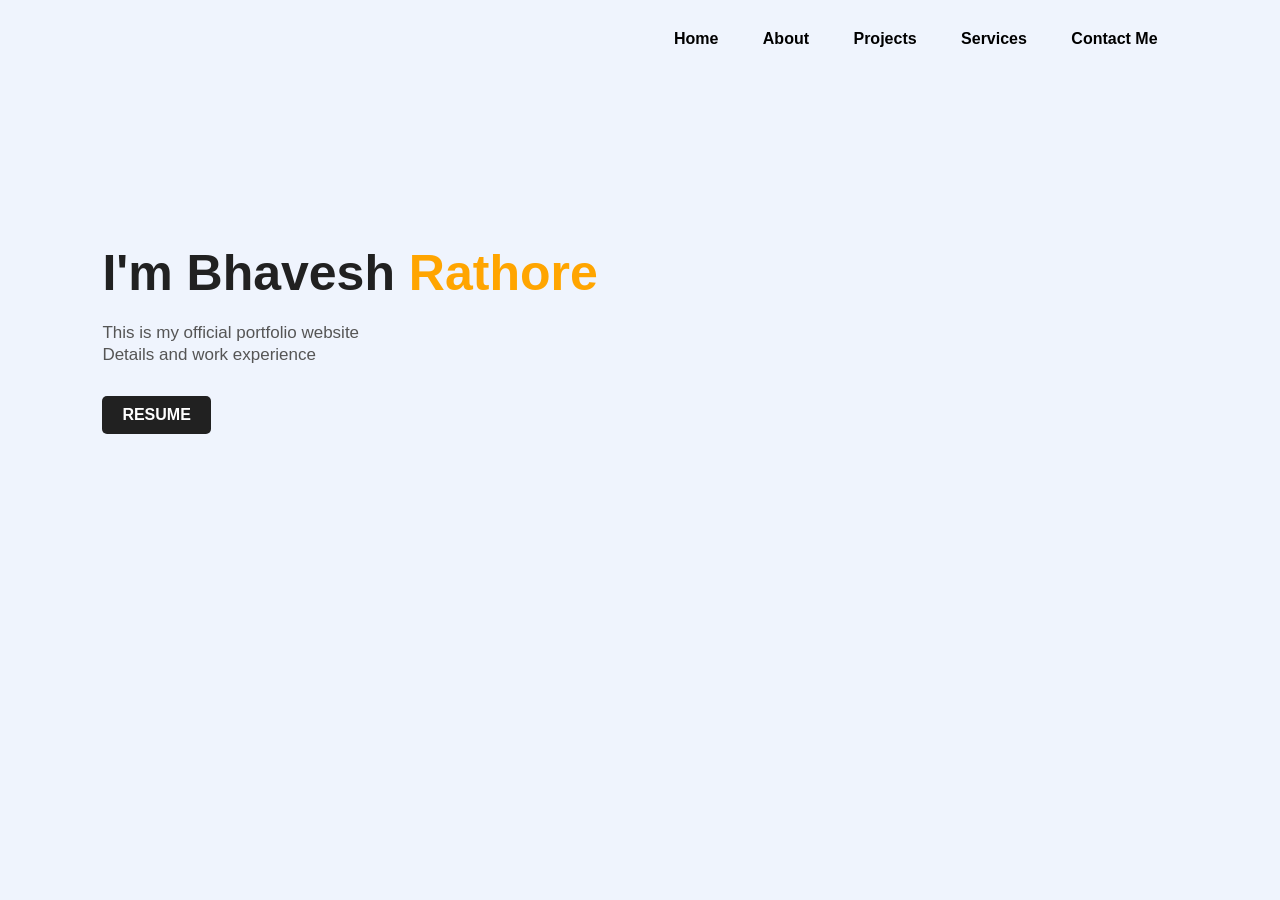
==== index.html @ 2c59acf8 "Update and rename portfolio.html to index.html" ====
<!DOCTYPE html>
<html lang="en">
<head>
    <meta charset="UTF-8">
    <meta name="viewport" content="width=device-width, initial-scale=1.0">
    <title>portfolio</title>
    <link rel="stylesheet" href="style.css">
</head>
<body>
    <div class="hero">
         <nav>
            <img src="" class="smartphone">
            <ul>
                <li><a href="portfolio.html">Home</a></li>
                <li><a href="about_portfolio.html">About</a></li>
                <li><a href="projects.html">Projects</a></li>
                <li><a href="services.html">Services</a></li>
                <li><a href="contact.html">Contact Me</a></li>
            </ul>
         </nav>
         <div class="detel">
            <h1>I'm Bhavesh <span>Rathore</span> </h1>
            <p>This is my official portfolio website
                <br>Details and work experience 
            </p>
        <a href="https://drive.google.com/file/d/1SDhYQVhVmCSB846MPcJ8I_uEeBzd6tOw/view?usp=sharing">RESUME</a>
         </div>
    </div>
</body>
</html>
---- style.css ----
* {
    margin: 0;
    padding: 0;
    font-family: Arial, sans-serif;
}


.hero {
    position: relative;
    width: 100%;
    height: 100vh;
    background: #eff4fd;

}

nav{
    display: flex;
    width: 84%;
    margin: auto;
    padding: 20px 0;
    align-items: center;
    justify-content: space-between;
}

nav ul li{
    display: inline-block;
    list-style: none;
    margin: 10px 20px;
}

nav ul li a{
    text-decoration: none;
    color: #000;
    font-weight: bold;
  
}

nav ul li a:hover{
    color: red;
}

.detel{
    margin-left: 8%;
    margin-top: 13%;

}

.detel h1{
    font-size: 50px;
    color: #212121;
    margin-bottom: 20px;
}

span{
    color: orange;
}

.detel p{
    font-size: 17px;
    color: #555;
    line-height: 22px;
    padding-left: 0;
    padding-right: 50%;
}

.detel a{
    background: #212121;
    padding: 10px 20px;
    text-decoration: none;
    font-weight: bold;
    color: #fff;
    display: inline-block;
    margin: 30px 0px;
    border-radius: 5px;
}


.contact-details {
    text-align: center;
    padding: 40px;
    color: #333;
}

.contact-details h1 {
    font-size: 2.5em;
    color: #212121;
}

.contact-details p {
    font-size: 17px;
    color: #555;
    line-height: 22px;
    margin-top: 5px;
    margin-bottom: 20px;
}

.contact-details form {
    max-width: 500px;
    margin: 0 auto;
    display: flex;
    flex-direction: column;
}

.contact-details label {
    font-size: 1em;
    text-align: left;
    margin: 10px 0 5px;
}

.contact-details input,
.contact-details textarea {
    width: 100%;
    padding: 10px;
    font-size: 1em;
    margin-bottom: 20px;
    border: 1px solid #ccc;
    border-radius: 5px;
}

.contact-details button {
    padding: 12px;
    margin-left: 30px;
    margin-right: 10px;
    background-color: #333;
    color: #fff;
    border: none;
    border-radius: 5px;
    cursor: pointer;
    font-size: 1em;
}

.contact-details button:hover {
    background-color: #555;
}
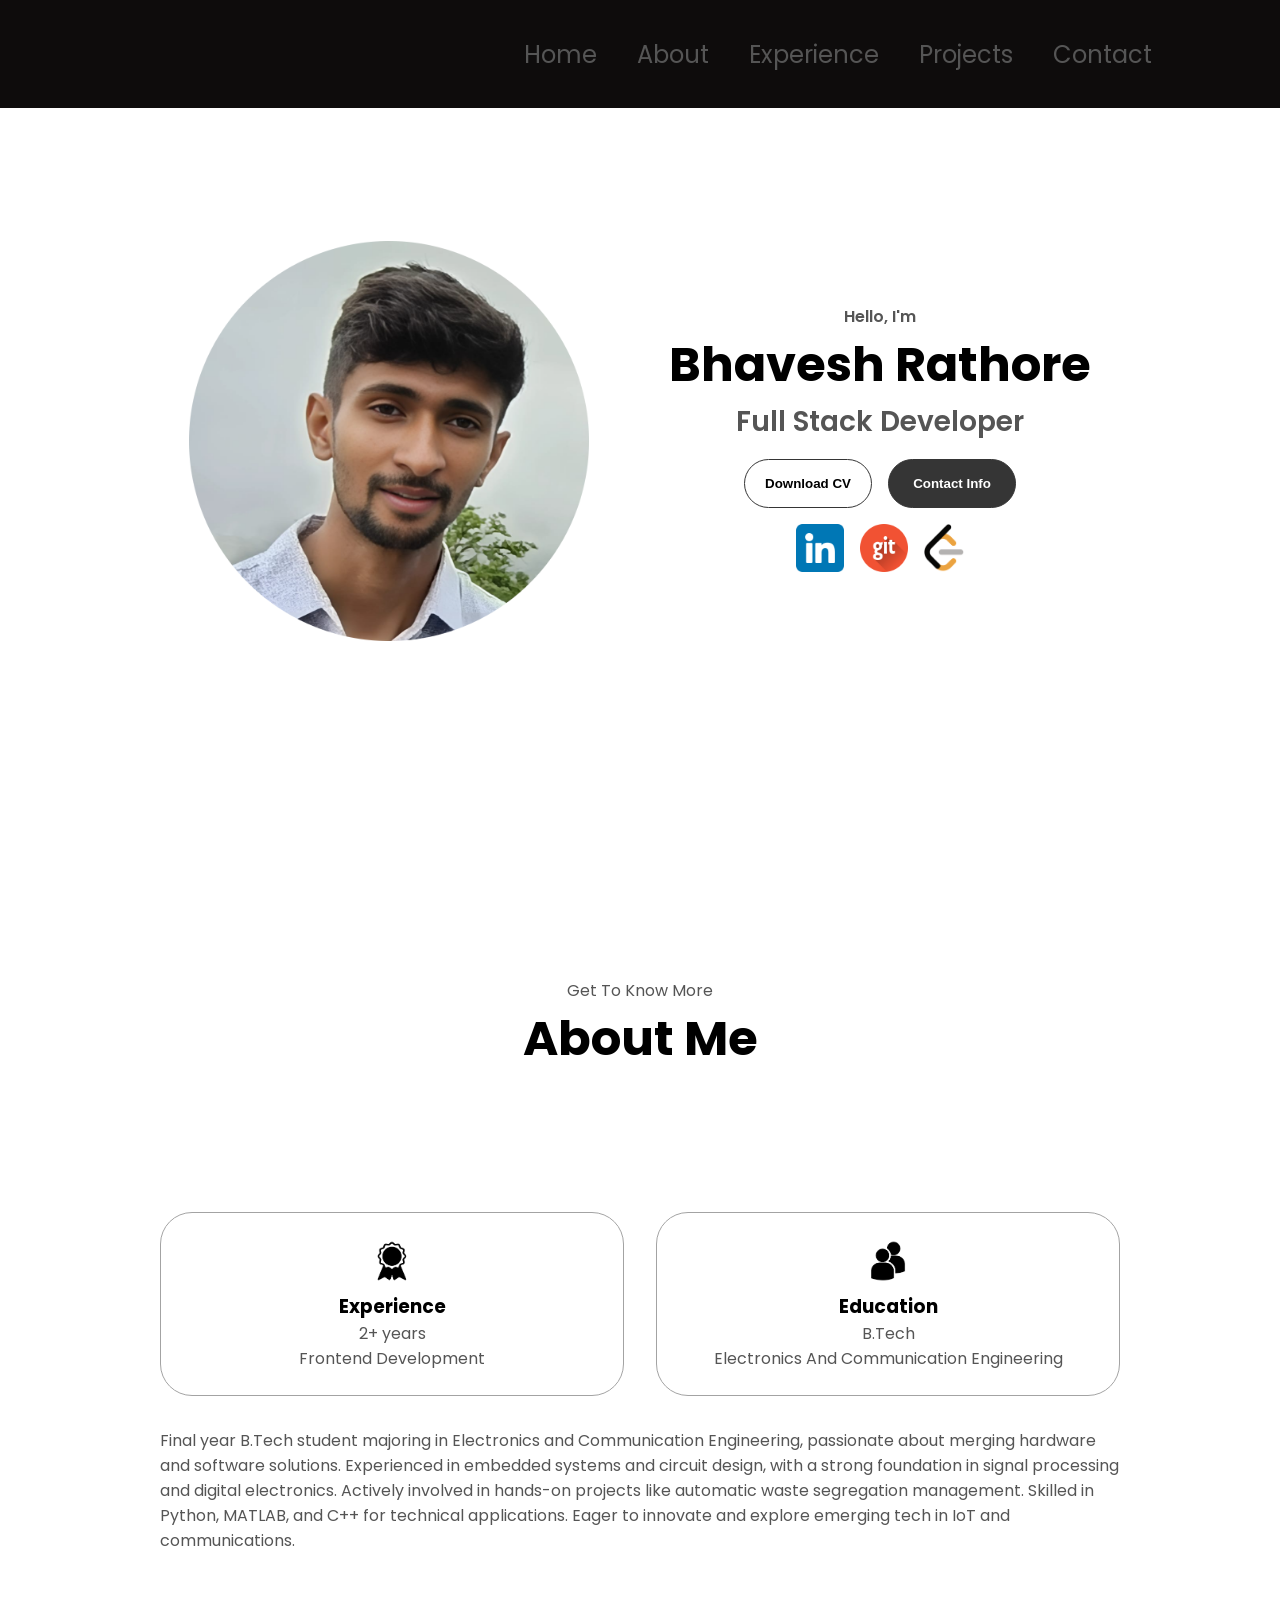
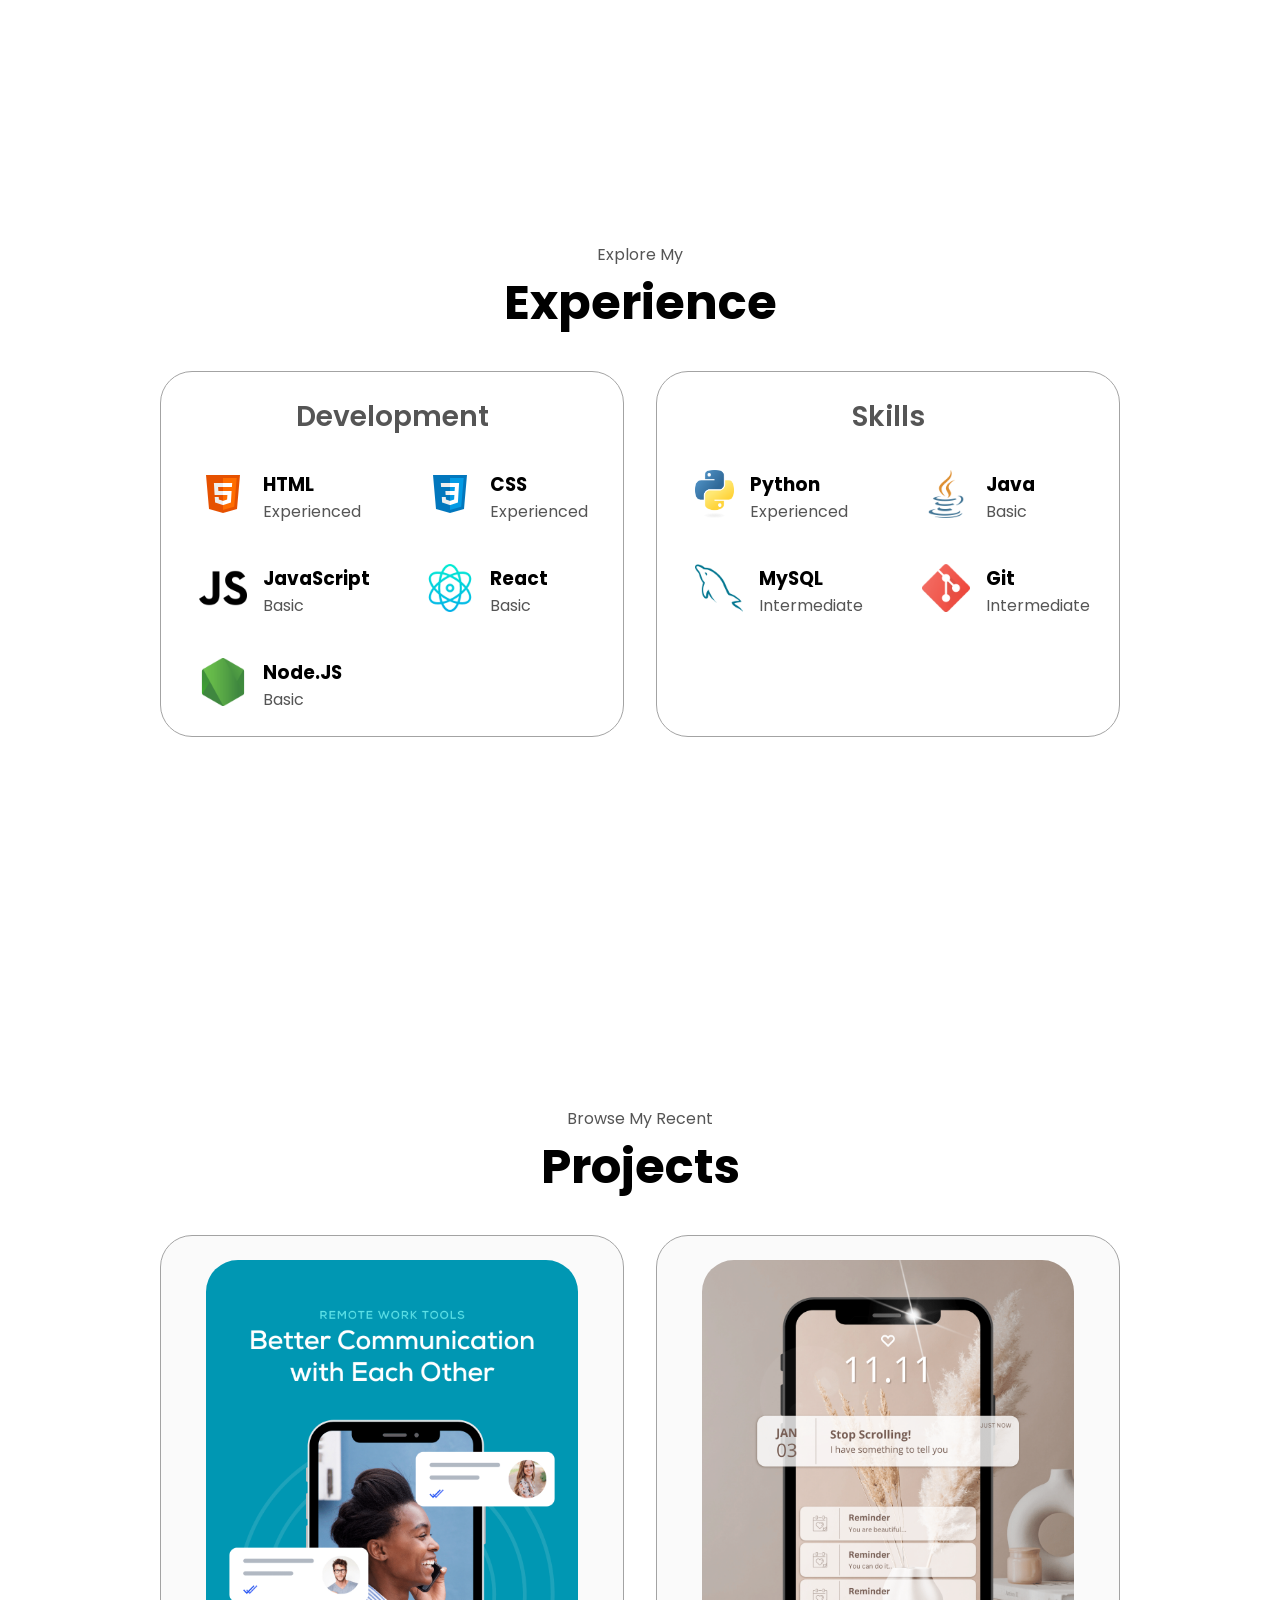
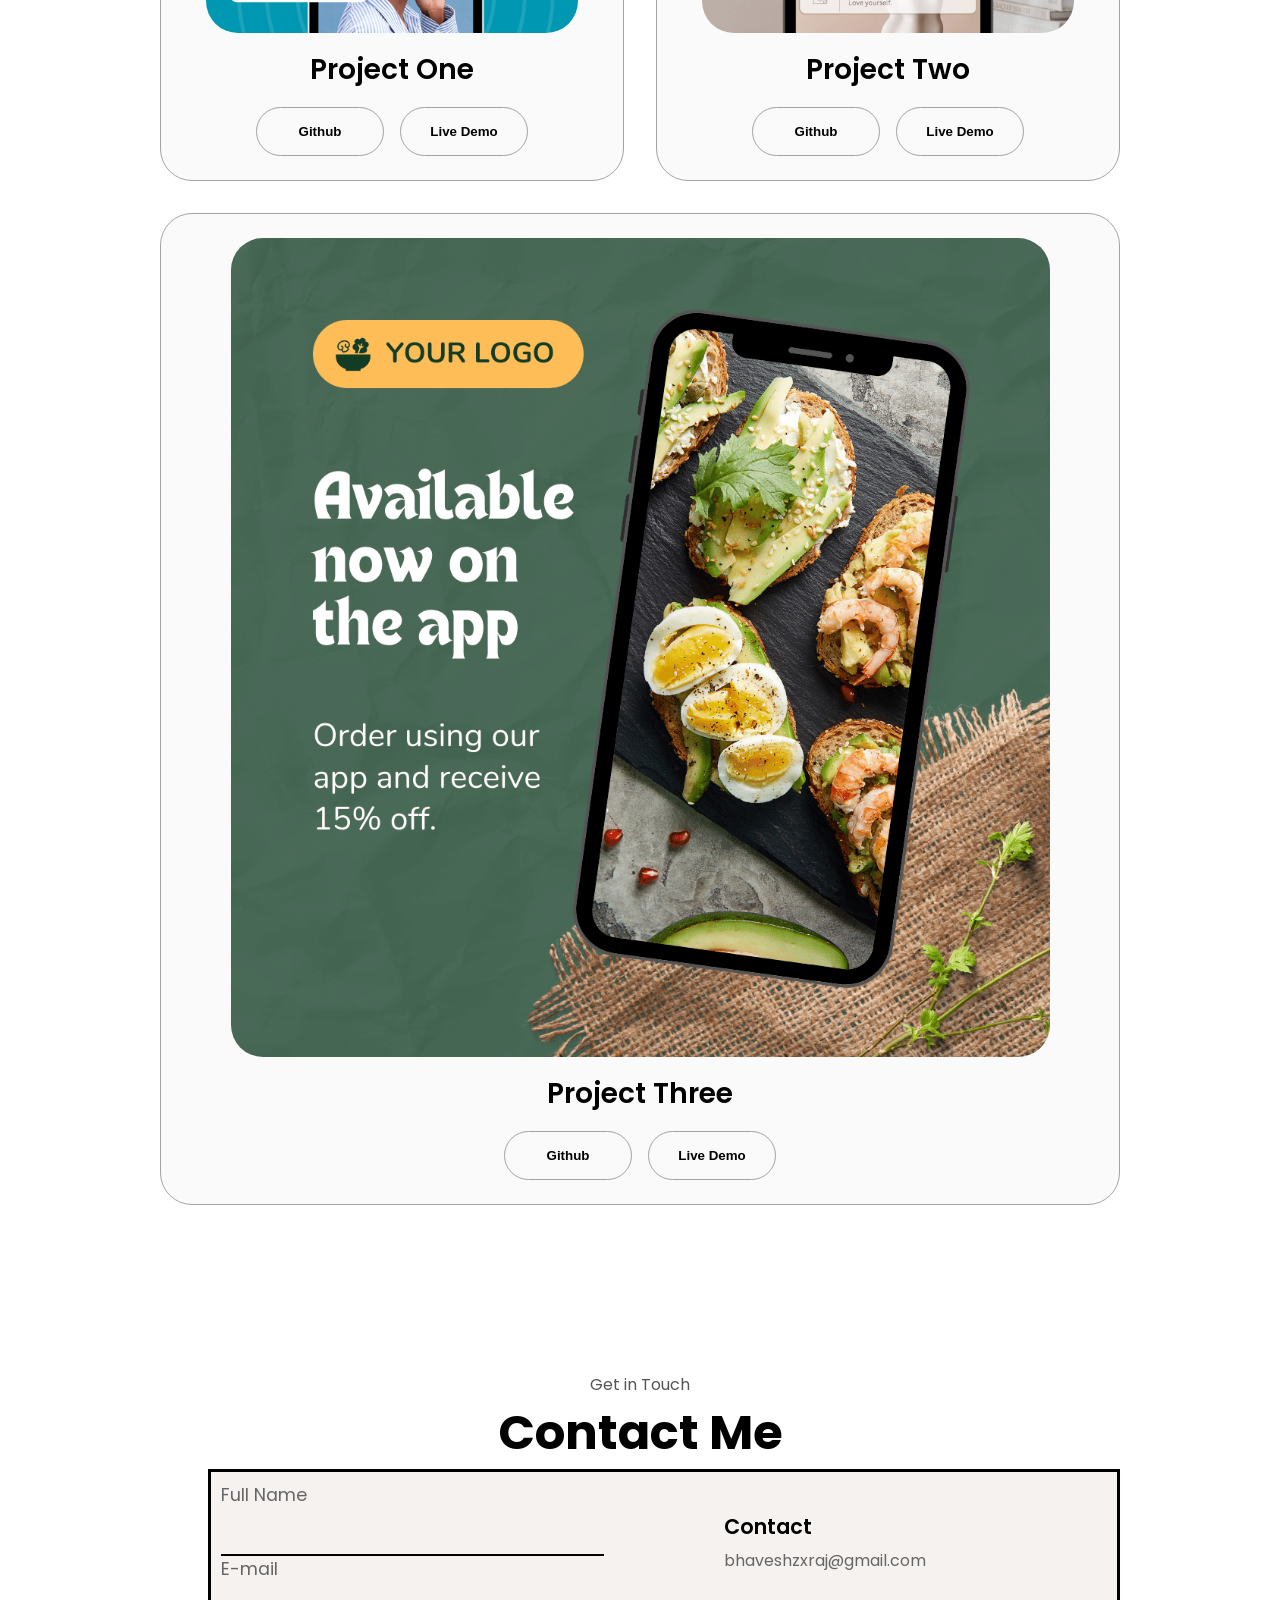
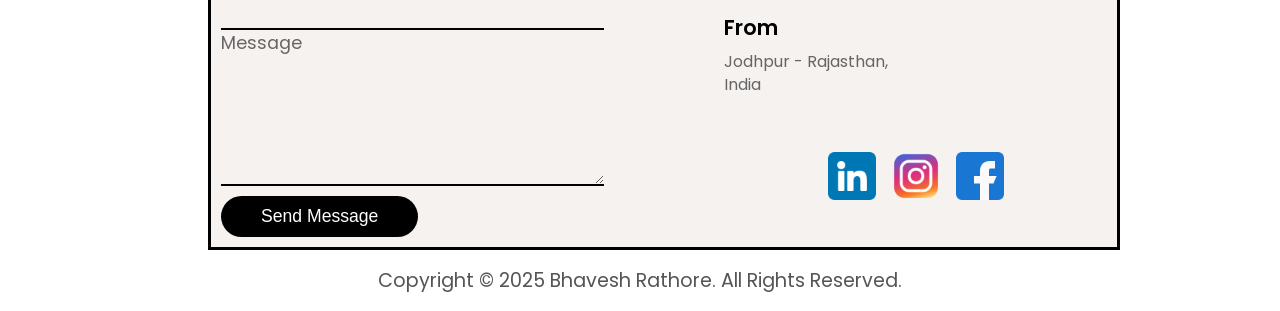
==== commit 76942fda: "Initial commit" ====
--- a/index.html
+++ b/index.html
@@ -1,30 +1,475 @@
-<!DOCTYPE html>
-<html lang="en">
-<head>
-    <meta charset="UTF-8">
-    <meta name="viewport" content="width=device-width, initial-scale=1.0">
-    <title>portfolio</title>
-    <link rel="stylesheet" href="style.css">
-</head>
-<body>
-    <div class="hero">
-         <nav>
-            <img src="" class="smartphone">
-            <ul>
-                <li><a href="portfolio.html">Home</a></li>
-                <li><a href="about_portfolio.html">About</a></li>
-                <li><a href="projects.html">Projects</a></li>
-                <li><a href="services.html">Services</a></li>
-                <li><a href="contact.html">Contact Me</a></li>
-            </ul>
-         </nav>
-         <div class="detel">
-            <h1>I'm Bhavesh <span>Rathore</span> </h1>
-            <p>This is my official portfolio website
-                <br>Details and work experience 
-            </p>
-        <a href="https://drive.google.com/file/d/1SDhYQVhVmCSB846MPcJ8I_uEeBzd6tOw/view?usp=sharing">RESUME</a>
-         </div>
-    </div>
-</body>
-</html>
+<!DOCTYPE html>
+<html lang="en">
+  <head>
+    <meta charset="UTF-8" />
+    <meta http-equiv="X-UA-Compatible" content="IE=edge" />
+    <meta name="viewport" content="width=device-width, initial-scale=1.0" />
+    <title>Portfolio</title>
+    <link rel="stylesheet" href="style.css" />
+    <link rel="stylesheet" href="mediaqueries.css" />
+  
+    
+    <script type="text/javascript"
+        src="https://cdn.jsdelivr.net/npm/@emailjs/browser@4/dist/email.min.js">
+    </script>
+    <script type="text/javascript">
+      (function(){
+          emailjs.init({
+            publicKey: "EapKX81E6ALvhsIn4",
+          });
+      })();
+    </script>
+    <script src="script.js"></script>
+  </head>
+  <body>
+    <nav id="desktop-nav">
+      <div class="logo">Zx</div>
+      <div>
+        <ul class="nav-links">
+          <li><a href="#profile">Home</a></li>
+          <li><a href="#about">About</a></li>
+          <li><a href="#experience">Experience</a></li>
+          <li><a href="#projects">Projects</a></li>
+          <li><a href="#contact">Contact</a></li>
+        </ul>
+      </div>
+    </nav> 
+    <nav id="hamburger-nav">
+      <div class="logo">Zx</div>
+      <div class="hamburger-menu">
+        <div class="hamburger-icon" onclick="toggleMenu()">
+          <span></span>
+          <span></span>
+          <span></span>
+        </div>
+        <div class="menu-links">
+          <li><a href="#profile" onclick="toggleMenu()">Home</a></li>
+          <li><a href="#about" onclick="toggleMenu()">About</a></li>
+          <li><a href="#experience" onclick="toggleMenu()">Experience</a></li>
+          <li><a href="#projects" onclick="toggleMenu()">Projects</a></li>
+          <li><a href="#contact" onclick="toggleMenu()">Contact</a></li>
+        </div>
+      </div>
+    </nav>
+    <section id="profile">
+      <div class="section__pic-container">
+        <img src="11zon_cropped.png" alt="John Doe profile picture" />
+      </div>
+      <div class="section__text">
+        <p class="section_text_p1">Hello, I'm</p>
+        <h1 class="title">Bhavesh Rathore</h1>
+        <p class="section_text_p2">Full Stack Developer</p>
+        <div class="btn-container">
+          <button
+            class="btn btn-color-2"
+            onclick="window.open('https://drive.google.com/file/d/11KTIgYzD4SxgczuZ84R9RttTyCgaxh0C/view?usp=sharing', '_blank')"
+          >
+            Download CV
+          </button>
+
+          <button class="btn btn-color-1" onclick="location.href='./#contact'">
+            Contact Info
+          </button>
+        </div>
+        <div id="socials-container">
+          <a href="https://www.linkedin.com/in/bhavesh-rathore-1a83aa2b4/" target="_blank">
+            <img
+              src="link2.png"
+              alt="LinkedIn profile"
+              class="icon"
+              
+            />
+          </a>
+          <a href="https://github.com/bhaveshzx" target="_blank">
+            <img
+              src="git1.png"
+              alt="Github profile"
+              class="icon"
+            />
+          </a>
+          <a href="https://leetcode.com/u/bhaveshzx/" target="_blank">
+            <img
+              src="LeetCode_logo_black.png"
+              alt="LeetCode profile"
+              class="icon"
+            />
+          </a>
+        </div>
+      </div>
+    </section>
+    <section id="about">
+      <p class="section_text_p1">Get To Know More</p>
+      <h1 class="title">About Me</h1>
+      <div class="section-container">
+        <!-- <div class="section__pic-container">
+          <img
+            src="bhavesh_profile.jpg"
+            alt="Profile picture"
+            class="about-pic"
+          />
+        </div> -->
+        <div class="about-details-container">
+          <div class="about-containers">
+            <div class="details-container">
+              <img
+                src="experience.png"
+                alt="Experience icon"
+                class="icon"
+              />
+              <h3>Experience</h3>
+              <p>2+ years <br />Frontend Development</p>
+            </div>
+            <div class="details-container">
+              <img
+                src="education.png"
+                alt="Education icon"
+                class="icon"
+              />
+              <h3>Education</h3>
+              <p>B.Tech<br />Electronics And Communication Engineering</p>
+            </div>
+          </div>
+          <div class="text-container">
+            <p>
+              Final year B.Tech student majoring in Electronics and Communication Engineering, passionate about merging hardware and software solutions. Experienced in embedded systems and circuit design, with a strong foundation in signal processing and digital electronics. Actively involved in hands-on projects like automatic waste segregation management. Skilled in Python, MATLAB, and C++ for technical applications. Eager to innovate and explore emerging tech in IoT and communications.
+            </p>
+          </div>
+        </div>
+      </div>
+      <!-- <img
+        src="arrow.png"
+        alt="Arrow icon"
+        class="icon arrow"
+        onclick="location.href='./#experience'"
+      /> -->
+    </section>
+    <section id="experience">
+      <p class="section_text_p1">Explore My</p>
+      <h1 class="title">Experience</h1>
+      <div class="experience-details-container">
+        <div class="about-containers">
+          <div class="details-container">
+            <h2 class="experience-sub-title">Development</h2>
+            <div class="article-container">
+              <article>
+                <img
+                  src="HTML.png"
+                  alt="Experience icon"
+                  class="icon"
+                />
+                <div>
+                  <h3>HTML</h3>
+                  <p>Experienced</p>
+                </div>
+              </article>
+              <article>
+                <img
+                  src="css.png"
+                  alt="Experience icon"
+                  class="icon"
+                />
+                <div>
+                  <h3>CSS</h3>
+                  <p>Experienced</p>
+                </div>
+              </article>
+              <article>
+                <img
+                  src="js1.png"
+                  alt="Experience icon"
+                  class="icon"
+                />
+                <div>
+                  <h3>JavaScript</h3>
+                  <p>Basic</p>
+                </div>
+              </article>
+              <article>
+                <img
+                  src="React.png"
+                  alt="Experience icon"
+                  class="icon"
+                />
+                <div>
+                  <h3>React</h3>
+                  <p>Basic</p>
+                </div>
+              </article>
+              <article>
+                <img
+                  src="Node.png"
+                  alt="Experience icon"
+                  class="icon"
+                />
+                <div>
+                  <h3>Node.JS</h3>
+                  <p>Basic</p>
+                </div>
+              </article>
+              <article>
+                <img
+                  src=""
+                  alt=""
+                  class="icon"
+                />
+                <div>
+                  <h3></h3>
+                  <p></p>
+                </div>
+              </article>
+            </div>
+          </div>
+          <div class="details-container">
+            <h2 class="experience-sub-title">Skills</h2>
+            <div class="article-container">
+              <article>
+                <img
+                  src="python1.png"
+                  alt="Experience icon"
+                  class="icon"
+                />
+                <div>
+                  <h3>Python</h3>
+                  <p>Experienced</p>
+                </div>
+              </article>
+              <article>
+                <img
+                  src="java1.png"
+                  alt="Experience icon"
+                  class="icon"
+                />
+                <div>
+                  <h3>Java</h3>
+                  <p>Basic</p>
+                </div>
+              </article>
+              <article>
+                <img
+                  src="mysql1.png"
+                  alt="Experience icon"
+                  class="icon"
+                />
+                <div>
+                  <h3>MySQL</h3>
+                  <p>Intermediate</p>
+                </div>
+              </article>
+              <article>
+                <img
+                  src="git.png"
+                  alt="Experience icon"
+                  class="icon"
+                />
+                <div>
+                  <h3>Git</h3>
+                  <p>Intermediate</p>
+                </div>
+              </article>
+            </div>
+          </div>
+        </div>
+      </div>
+      <!-- <img
+        src="arrow.png"
+        alt="Arrow icon"
+        class="icon arrow"
+        onclick="location.href='./#projects'"
+      /> -->
+    </section>
+    <section id="projects">
+      <p class="section_text_p1">Browse My Recent</p>
+      <h1 class="title">Projects</h1>
+      <div class="experience-details-container">
+        <div class="about-containers">
+          <div class="details-container color-container">
+            <div class="article-container">
+              <img
+                src="project-1.png"
+                alt="Project 1"
+                class="project-img"
+              />
+            </div>
+            <h2 class="experience-sub-title project-title">Project One</h2>
+            <div class="btn-container">
+              <button
+                class="btn btn-color-2 project-btn"
+                onclick="location.href='https://github.com/'"
+              >
+                Github
+              </button>
+              <button
+                class="btn btn-color-2 project-btn"
+                onclick="location.href='https://github.com/'"
+              >
+                Live Demo
+              </button>
+            </div>
+          </div>
+          <div class="details-container color-container">
+            <div class="article-container">
+              <img
+                src="project-2.png"
+                alt="Project 2"
+                class="project-img"
+              />
+            </div>
+            <h2 class="experience-sub-title project-title">Project Two</h2>
+            <div class="btn-container">
+              <button
+                class="btn btn-color-2 project-btn"
+                onclick="location.href='https://github.com/'"
+              >
+                Github
+              </button>
+              <button
+                class="btn btn-color-2 project-btn"
+                onclick="location.href='https://github.com/'"
+              >
+                Live Demo
+              </button>
+            </div>
+          </div>
+          <div class="details-container color-container">
+            <div class="article-container">
+              <img
+                src="project-3.png"
+                alt="Project 3"
+                class="project-img"
+              />
+            </div>
+            <h2 class="experience-sub-title project-title">Project Three</h2>
+            <div class="btn-container">
+              <button
+                class="btn btn-color-2 project-btn"
+                onclick="location.href='https://github.com/'"
+              >
+                Github
+              </button>
+              <button
+                class="btn btn-color-2 project-btn"
+                onclick="location.href='https://github.com/'"
+              >
+                Live Demo
+              </button>
+            </div>
+          </div>
+        </div>
+      </div>
+      <!-- <img
+        src="arrow.png"
+        alt="Arrow icon"
+        class="icon arrow"
+        onclick="location.href='./#contact'"
+      /> -->
+    </section>
+    <section id="contact">
+      <p class="section_text_p1">Get in Touch</p>
+      <h1 class="title">Contact Me</h1>
+      <!-- <div class="contact-info-upper-container">
+        <div class="contact-info-container">
+          <img
+            src="mail.png"
+            alt="Email icon"
+            class="icon contact-icon email-icon"
+          />
+          <p><a href="mailto:bhaveshzxraj@gmail.com">bhaveshzxraj@gmail.com</a></p>
+        </div>
+        <div class="contact-info-container">
+          <img
+            src="link2.png"
+            alt="LinkedIn icon"
+            class="icon contact-icon"
+          />
+          <p><a href="https://www.linkedin.com/in/bhavesh-rathore-1a83aa2b4/" target="_break">LinkedIn</a></p>
+        </div> -->
+                <div class="form-container">
+            <div class="form-section">
+                <!-- <div class="success-message" id="successMessage">
+                    Thank you for your message! We'll get back to you soon. 
+                </div> 
+                 -->
+                <form id="contactForm" onsubmit="sendMail(event); return false;">
+    <div class="form-group">
+        <label for="fullName">Full Name</label>
+        <input type="text" id="fullName" name="fullName" required>
+    </div>
+
+    <div class="form-group">
+        <label for="email">E-mail</label>
+        <input type="email" id="email" name="email" required>
+    </div>
+
+    <div class="form-group">
+        <label for="message">Message</label>
+        <textarea id="message" name="message" rows="4" required></textarea>
+    </div>
+    
+    <button type="button" class="submit-btn" onclick="sendMail()">Send Message</button>
+</form>
+            </div>
+
+            <div class="info-section">
+                <div class="contact-info">
+                    <h3>Contact</h3>
+                    <p>bhaveshzxraj@gmail.com</p>
+                </div>
+
+                <div class="contact-info">
+                    <h3>From</h3>
+                    <p>Jodhpur - Rajasthan,<br>India</p>
+                </div>
+                <div id="socials-container">
+                  <a href="https://www.linkedin.com/in/bhavesh-rathore-1a83aa2b4/" target="_blank">
+                    <img
+                      src="link2.png"
+                      alt="LinkedIn profile"
+                      class="icon"
+                      
+                    />
+                  </a>
+                  
+                  <a href="https://www.instagram.com/bhaveshzx/" target="_blank">
+                    <img
+                      src="insta.png"
+                      alt="Instagram profile"
+                      class="icon"
+                      
+                    />
+                  </a>
+                  <a href="https://www.facebook.com/bhaveshzx/" target="_blank">
+                    <img
+                      src="facebook.png"
+                      alt="Facebook profile"
+                      class="icon"
+                      
+                    />
+                  </a>
+                </div>
+                <!-- <div class="social-links">
+                    <a href="#" aria-label="Facebook">f</a>
+                    <a href="#" aria-label="Instagram">@</a>
+                    <a href="#" aria-label="Twitter">t</a>
+                </div> -->
+            </div>
+        </div>
+    </div>
+      </div>
+    </section>
+    <footer>
+      <nav>
+        <div class="logo">Zx</div>
+        <div class="nav-links-container">
+          <ul class="nav-links">
+            <li><a href="#profile">Home</a></li>
+            <li><a href="#about">About</a></li>
+            <li><a href="#experience">Experience</a></li>
+            <li><a href="#projects">Projects</a></li>
+            <li><a href="#contact">Contact</a></li>
+          </ul>
+        </div>
+      </nav>
+      <p>Copyright &#169; 2025 Bhavesh Rathore. All Rights Reserved.</p>
+    </footer>
+  </body>
+</html>
--- a/style.css
+++ b/style.css
@@ -1,136 +1,595 @@
-* {
-    margin: 0;
-    padding: 0;
-    font-family: Arial, sans-serif;
-}
-
-
-.hero {
-    position: relative;
-    width: 100%;
-    height: 100vh;
-    background: #eff4fd;
-
-}
-
-nav{
-    display: flex;
-    width: 84%;
-    margin: auto;
-    padding: 20px 0;
-    align-items: center;
-    justify-content: space-between;
-}
-
-nav ul li{
-    display: inline-block;
-    list-style: none;
-    margin: 10px 20px;
-}
-
-nav ul li a{
-    text-decoration: none;
-    color: #000;
-    font-weight: bold;
-  
-}
-
-nav ul li a:hover{
-    color: red;
-}
-
-.detel{
-    margin-left: 8%;
-    margin-top: 13%;
-
-}
-
-.detel h1{
-    font-size: 50px;
-    color: #212121;
-    margin-bottom: 20px;
-}
-
-span{
-    color: orange;
-}
-
-.detel p{
-    font-size: 17px;
-    color: #555;
-    line-height: 22px;
-    padding-left: 0;
-    padding-right: 50%;
-}
-
-.detel a{
-    background: #212121;
-    padding: 10px 20px;
-    text-decoration: none;
-    font-weight: bold;
-    color: #fff;
-    display: inline-block;
-    margin: 30px 0px;
-    border-radius: 5px;
-}
-
-
-.contact-details {
-    text-align: center;
-    padding: 40px;
-    color: #333;
-}
-
-.contact-details h1 {
-    font-size: 2.5em;
-    color: #212121;
-}
-
-.contact-details p {
-    font-size: 17px;
-    color: #555;
-    line-height: 22px;
-    margin-top: 5px;
-    margin-bottom: 20px;
-}
-
-.contact-details form {
-    max-width: 500px;
-    margin: 0 auto;
-    display: flex;
-    flex-direction: column;
-}
-
-.contact-details label {
-    font-size: 1em;
-    text-align: left;
-    margin: 10px 0 5px;
-}
-
-.contact-details input,
-.contact-details textarea {
-    width: 100%;
-    padding: 10px;
-    font-size: 1em;
-    margin-bottom: 20px;
-    border: 1px solid #ccc;
-    border-radius: 5px;
-}
-
-.contact-details button {
-    padding: 12px;
-    margin-left: 30px;
-    margin-right: 10px;
-    background-color: #333;
-    color: #fff;
-    border: none;
-    border-radius: 5px;
-    cursor: pointer;
-    font-size: 1em;
-}
-
-.contact-details button:hover {
-    background-color: #555;
-}
-
-
+/* GENERAL */
+
+@import url("https://fonts.googleapis.com/css2?family=Poppins:wght@300;400;500;600&display=swap");
+
+* {
+  margin: 0;
+  padding: 0;
+}
+
+body {
+  font-family: "Poppins", sans-serif;
+}
+
+html {
+  scroll-behavior: smooth;
+}
+
+p {
+  color: rgb(85, 85, 85);
+}
+
+/* TRANSITION */
+
+a,
+.btn {
+  transition: all 300ms ease;
+}
+
+/* DESKTOP NAV */
+
+nav,
+.nav-links {
+  display: flex;
+}
+
+nav {
+  justify-content: right;
+  align-items: center;
+  height: 12vh;
+  position: fixed;
+  top: 0;
+  width: 100%;
+  background-color: rgb(14, 12, 12);
+}
+
+
+.nav-links {
+  margin-right: 8rem;
+  gap: 2.5rem;
+  list-style: none;
+  font-size: 1.5rem;
+}
+
+a {
+  color: rgb(85, 85, 85);
+  text-decoration: none;
+  text-decoration-color: white;
+}
+
+a:hover {
+  color: grey;
+  text-decoration: underline;
+  text-underline-offset: 1rem;
+  text-decoration-color: rgb(181, 181, 181);
+}
+
+.logo {
+  margin-right: 35rem;
+  font-size: 3rem;
+  color: white;
+}
+
+.logo:hover {
+  cursor: default;
+}
+
+/* HAMBURGER MENU */
+
+#hamburger-nav {
+  display: none;
+}
+
+.hamburger-menu {
+  position: relative;
+  display: inline-block;
+}
+
+.hamburger-icon {
+  display: flex;
+  flex-direction: column;
+  justify-content: space-between;
+  height: 24px;
+  width: 30px;
+  cursor: pointer;
+}
+
+.hamburger-icon span {
+  width: 100%;
+  height: 2px;
+  background-color: black;
+  transition: all 0.3 ease-in-out;
+}
+
+.menu-links {
+  position: absolute;
+  top: 100%;
+  right: 0;
+  background-color: white;
+  width: fit-content;
+  max-height: 0;
+  overflow: hidden;
+  transition: all 0.3 ease-in-out;
+}
+
+.menu-links a {
+  display: block;
+  padding: 10px;
+  text-align: center;
+  font-size: 1.5rem;
+  color: black;
+  text-decoration: none;
+  transition: all 0.3 ease-in-out;
+}
+
+.menu-links li {
+  list-style: none;
+}
+
+.menu-links.open {
+  max-height: 300px;
+}
+
+.hamburger-icon.open span:first-child {
+  transform: rotate(45deg) translate(10px, 5px);
+}
+
+.hamburger-icon.open span:nth-child(2) {
+  opacity: 0;
+}
+
+.hamburger-icon.open span:last-child {
+  transform: rotate(-45deg) translate(10px, -5px);
+}
+
+.hamburger-icon span:first-child {
+  transform: none;
+}
+
+.hamburger-icon span:first-child {
+  opacity: 1;
+}
+
+.hamburger-icon span:first-child {
+  transform: none;
+}
+
+/* SECTIONS */
+
+section {
+  padding-top: 15vh;
+  height: 96vh;
+  margin: 0 10rem;
+  box-sizing: border-box;
+  min-height: fit-content;
+}
+
+.section-container {
+  display: flex;
+}
+
+/* PROFILE SECTION */
+
+#profile {
+  display: flex;
+  justify-content: center;
+  gap: 5rem;
+  height: 95vh;
+}
+
+.section__pic-container {
+  display: flex;
+  height: 400px;
+  width: 400px;
+  margin: auto 0;
+}
+
+.section__text {
+  align-self: center;
+  text-align: center;
+}
+
+.section__text p {
+  font-weight: 600;
+}
+
+.section_text_p1 {
+  text-align: center;
+}
+
+.section_text_p2 {
+  font-size: 1.75rem;
+  margin-bottom: 1rem;
+}
+
+.title {
+  font-size: 3rem;
+  text-align: center;
+}
+
+#socials-container {
+  display: flex;
+  justify-content: center;
+  margin-top: 1rem;
+  gap: 1rem;
+}
+
+/* ICONS */
+
+.icon {
+  cursor: pointer;
+  height: 3rem;
+}
+
+/* BUTTONS */
+
+.btn-container {
+  display: flex;
+  justify-content: center;
+  gap: 1rem;
+}
+
+.btn {
+  font-weight: 600;
+  transition: all 300ms ease;
+  padding: 1rem;
+  width: 8rem;
+  border-radius: 2rem;
+}
+
+.btn-color-1,
+.btn-color-2 {
+  border: rgb(53, 53, 53) 0.1rem solid;
+}
+
+.btn-color-1:hover,
+.btn-color-2:hover {
+  cursor: pointer;
+}
+
+.btn-color-1,
+.btn-color-2:hover {
+  background: rgb(53, 53, 53);
+  color: white;
+}
+
+.btn-color-1:hover {
+  background: rgb(0, 0, 0);
+}
+
+.btn-color-2 {
+  background: none;
+}
+
+.btn-color-2:hover {
+  border: rgb(255, 255, 255) 0.1rem solid;
+}
+
+.btn-container {
+  gap: 1rem;
+}
+
+/* ABOUT SECTION */
+
+#about {
+  position: relative;
+}
+
+.about-containers {
+  gap: 2rem;
+  margin-bottom: 2rem;
+  margin-top: 2rem;
+}
+
+.about-details-container {
+  justify-content: center;
+  flex-direction: column;
+}
+
+.about-containers,
+.about-details-container {
+  display: flex;
+}
+
+.about-pic {
+  border-radius: 2rem;
+}
+
+.arrow {
+  position: absolute;
+  right: -5rem;
+  bottom: 2.5rem;
+}
+
+.details-container {
+  padding: 1.5rem;
+  flex: 1;
+  background: white;
+  border-radius: 2rem;
+  border: rgb(53, 53, 53) 0.1rem solid;
+  border-color: rgb(163, 163, 163);
+  text-align: center;
+}
+
+.section-container {
+  gap: 4rem;
+  height: 80%;
+}
+
+.section__pic-container {
+  height: 400px;
+  width: 400px;
+  margin: auto 0;
+}
+
+/* EXPERIENCE SECTION */
+
+#experience {
+  position: relative;
+}
+
+.experience-sub-title {
+  color: rgb(85, 85, 85);
+  font-weight: 600;
+  font-size: 1.75rem;
+  margin-bottom: 2rem;
+}
+
+.experience-details-container {
+  display: flex;
+  justify-content: center;
+  flex-direction: column;
+}
+
+.article-container {
+  display: flex;
+  text-align: initial;
+  flex-wrap: wrap;
+  flex-direction: row;
+  gap: 2.5rem;
+  justify-content: space-around;
+}
+
+article {
+  display: flex;
+  width: 10rem;
+  /* justify-content: space-around; */
+  gap: 1rem;
+}
+
+article .icon {
+  cursor: default;
+}
+
+/* PROJECTS SECTION */
+
+#projects {
+  position: relative;
+  height: 90vh;
+}
+
+.color-container {
+  border-color: rgb(163, 163, 163);
+  background: rgb(250, 250, 250);
+}
+
+.project-img {
+  border-radius: 2rem;
+  width: 90%;
+  height: 90%;
+}
+
+.project-title {
+  margin: 1rem;
+  color: black;
+}
+
+.project-btn {
+  color: black;
+  border-color: rgb(163, 163, 163);
+}
+
+/* CONTACT */
+
+#contact {
+  display: flex;
+  justify-content: center;
+  flex-direction: column;
+  height: 70vh;
+}
+
+.contact-info-upper-container {
+  display: flex;
+  justify-content: center;
+  border-radius: 2rem;
+  border: rgb(53, 53, 53) 0.1rem solid;
+  border-color: rgb(163, 163, 163);
+  background: (250, 250, 250);
+  margin: 2rem auto;
+  padding: 0.5rem;
+}
+
+.contact-info-container {
+  display: flex;
+  align-items: center;
+  justify-content: center;
+  gap: 0.5rem;
+  margin: 1rem;
+}
+
+.contact-info-container p {
+  font-size: larger;
+}
+
+.contact-icon {
+  cursor: default;
+}
+
+.email-icon {
+  height: 2.5rem;
+}
+
+/* FOOTER SECTION */
+
+footer {
+  margin: 0 0;
+}
+
+footer p {
+  text-align: center;
+  align-content: center;
+  margin-top: 1rem;
+  padding-bottom: 1rem;
+  font-size: larger;
+}
+
+.form-container {
+            max-width: 1100px;
+            margin-left: 3rem;
+            border: 3px solid #000;
+            padding: 10px;
+            background: #f5f2f0;
+            display: grid;
+            grid-template-columns: 1fr 1fr;
+            gap: 120px;
+            align-items: center;
+        }
+
+        .form-section {
+            display: flex;
+            flex-direction: column;
+            gap: 30px;
+        }
+
+        .form-group {
+            display: flex;
+            flex-direction: column;
+        }
+
+        .form-group label {
+            font-size: 1.1rem;
+            color: #666;
+            margin-bottom: 8px;
+            font-weight: 400;
+        }
+
+        .form-group input,
+        .form-group textarea {
+            border: none;
+            border-bottom: 2px solid #000;
+            background: transparent;
+            padding: 10px 0;
+            font-size: 1rem;
+            color: #000;
+            outline: none;
+            transition: border-color 0.3s ease;
+        }
+
+        .form-group input:focus,
+        .form-group textarea:focus {
+            border-bottom-color: #666;
+        }
+
+        .form-group textarea {
+            resize: vertical;
+            min-height: 50px;
+            font-family: inherit;
+        }
+
+        .submit-btn {
+           
+            background: #000;
+            color: white;
+            border: none;
+            padding: 10px 40px;
+            font-size: 1.1rem;
+            border-radius: 50px;
+            cursor: pointer;
+            transition: background-color 0.3s ease, transform 0.2s ease;
+            align-self: end;
+            margin-top: 10px;
+            width: fit-content;
+
+        }
+
+        .submit-btn:hover {
+            background: #333;
+            transform: translateY(-2px);
+        }
+
+        .info-section {
+            display: flex;
+            flex-direction: column;
+            gap: 40px;
+        }
+
+        .contact-info h3 {
+            font-size: 1.3rem;
+            color: #000;
+            margin-bottom: 8px;
+            font-weight: 600;
+        }
+
+        .contact-info p {
+            color: #666;
+            font-size: 1rem;
+            line-height: 1.4;
+        }
+
+        .social-links {
+            display: flex;
+            gap: 30px;
+            align-items: center;
+            margin-top: 20px;
+        }
+
+        .social-links a {
+            width: 40px;
+            height: 40px;
+            background: #000;
+            color: white;
+            display: flex;
+            align-items: center;
+            justify-content: center;
+            text-decoration: none;
+            border-radius: 50%;
+            font-weight: bold;
+            transition: background-color 0.3s ease, transform 0.2s ease;
+        }
+
+        .social-links a:hover {
+            background: #333;
+            transform: scale(1.1);
+        }
+
+        @media (max-width: 768px) {
+            h1 {
+                font-size: 2.5rem;
+                text-align: center;
+            }
+
+            .form-container {
+                grid-template-columns: 1fr;
+                gap: 30px;
+                padding: 30px 20px;
+            }
+
+            .container {
+                padding: 0 10px;
+            }
+
+            .social-links {
+                justify-content: center;
+
+        }
+
+        /* Success message styling */
+        .success-message {
+            background: #d4edda;
+            color: #155724;
+            padding: 15px;
+            border-radius: 5px;
+            margin-bottom: 20px;
+            display: none;
+        }
+      }
--- a/mediaqueries.css
+++ b/mediaqueries.css
@@ -0,0 +1,103 @@
+@media screen and (max-width: 1400px) {
+  #profile {
+    height: 83vh;
+    margin-bottom: 6rem;
+  }
+  .about-containers {
+    flex-wrap: wrap;
+  }
+  #contact,
+  #projects {
+    height: fit-content;
+  }
+}
+
+@media screen and (max-width: 1200px) {
+  #desktop-nav {
+    display: none;
+  }
+  #hamburger-nav {
+    display: flex;
+  }
+  #experience,
+  .experience-details-container {
+    margin-top: 2rem;
+  }
+  #profile,
+  .section-container {
+    display: block;
+  }
+  .arrow {
+    display: none;
+  }
+  section,
+  .section-container {
+    height: fit-content;
+  }
+  section {
+    margin: 0 5%;
+  }
+  .section__pic-container {
+    width: 275px;
+    height: 275px;
+    margin: 0 auto 2rem;
+  }
+  .about-containers {
+    margin-top: 0;
+  }
+}
+
+@media screen and (max-width: 600px) {
+  #contact,
+  footer {
+    height: 40vh;
+  }
+  #profile {
+    height: 83vh;
+    margin-bottom: 0;
+  }
+  article {
+    font-size: 1rem;
+  }
+  footer nav {
+    height: fit-content;
+    margin-bottom: 2rem;
+  }
+  .about-containers,
+  .contact-info-upper-container,
+  .btn-container {
+    flex-wrap: wrap;
+  }
+  .contact-info-container {
+    margin: 0;
+  }
+  .contact-info-container p,
+  .nav-links li a {
+    font-size: 1rem;
+  }
+  .experience-sub-title {
+    font-size: 1.25rem;
+  }
+  .logo {
+    font-size: 1.5rem;
+  }
+  .nav-links {
+    flex-direction: column;
+    gap: 0.5rem;
+    text-align: center;
+  }
+  .section__pic-container {
+    width: auto;
+    height: 46vw;
+    justify-content: center;
+  }
+  .section_text_p2 {
+    font-size: 1.25rem;
+  }
+  .title {
+    font-size: 2rem;
+  }
+  .text-container {
+    text-align: justify;
+  }
+}
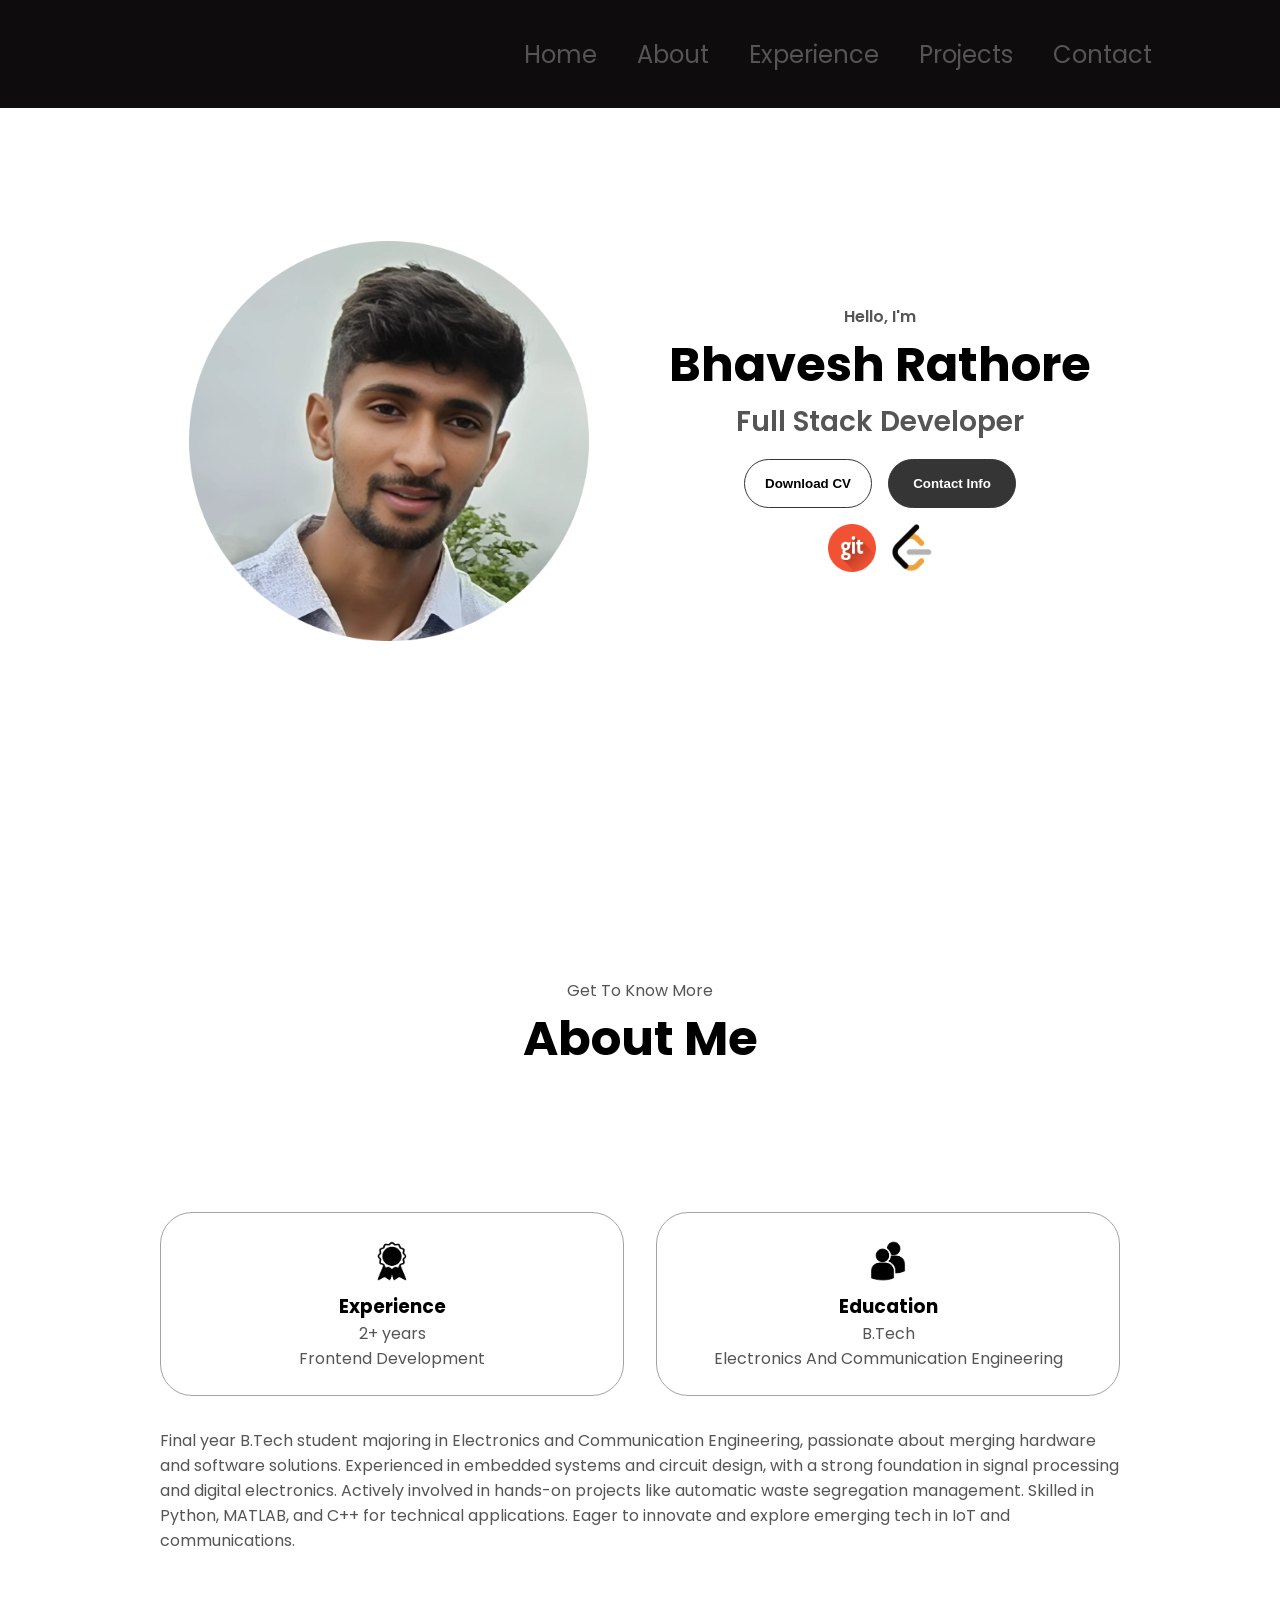
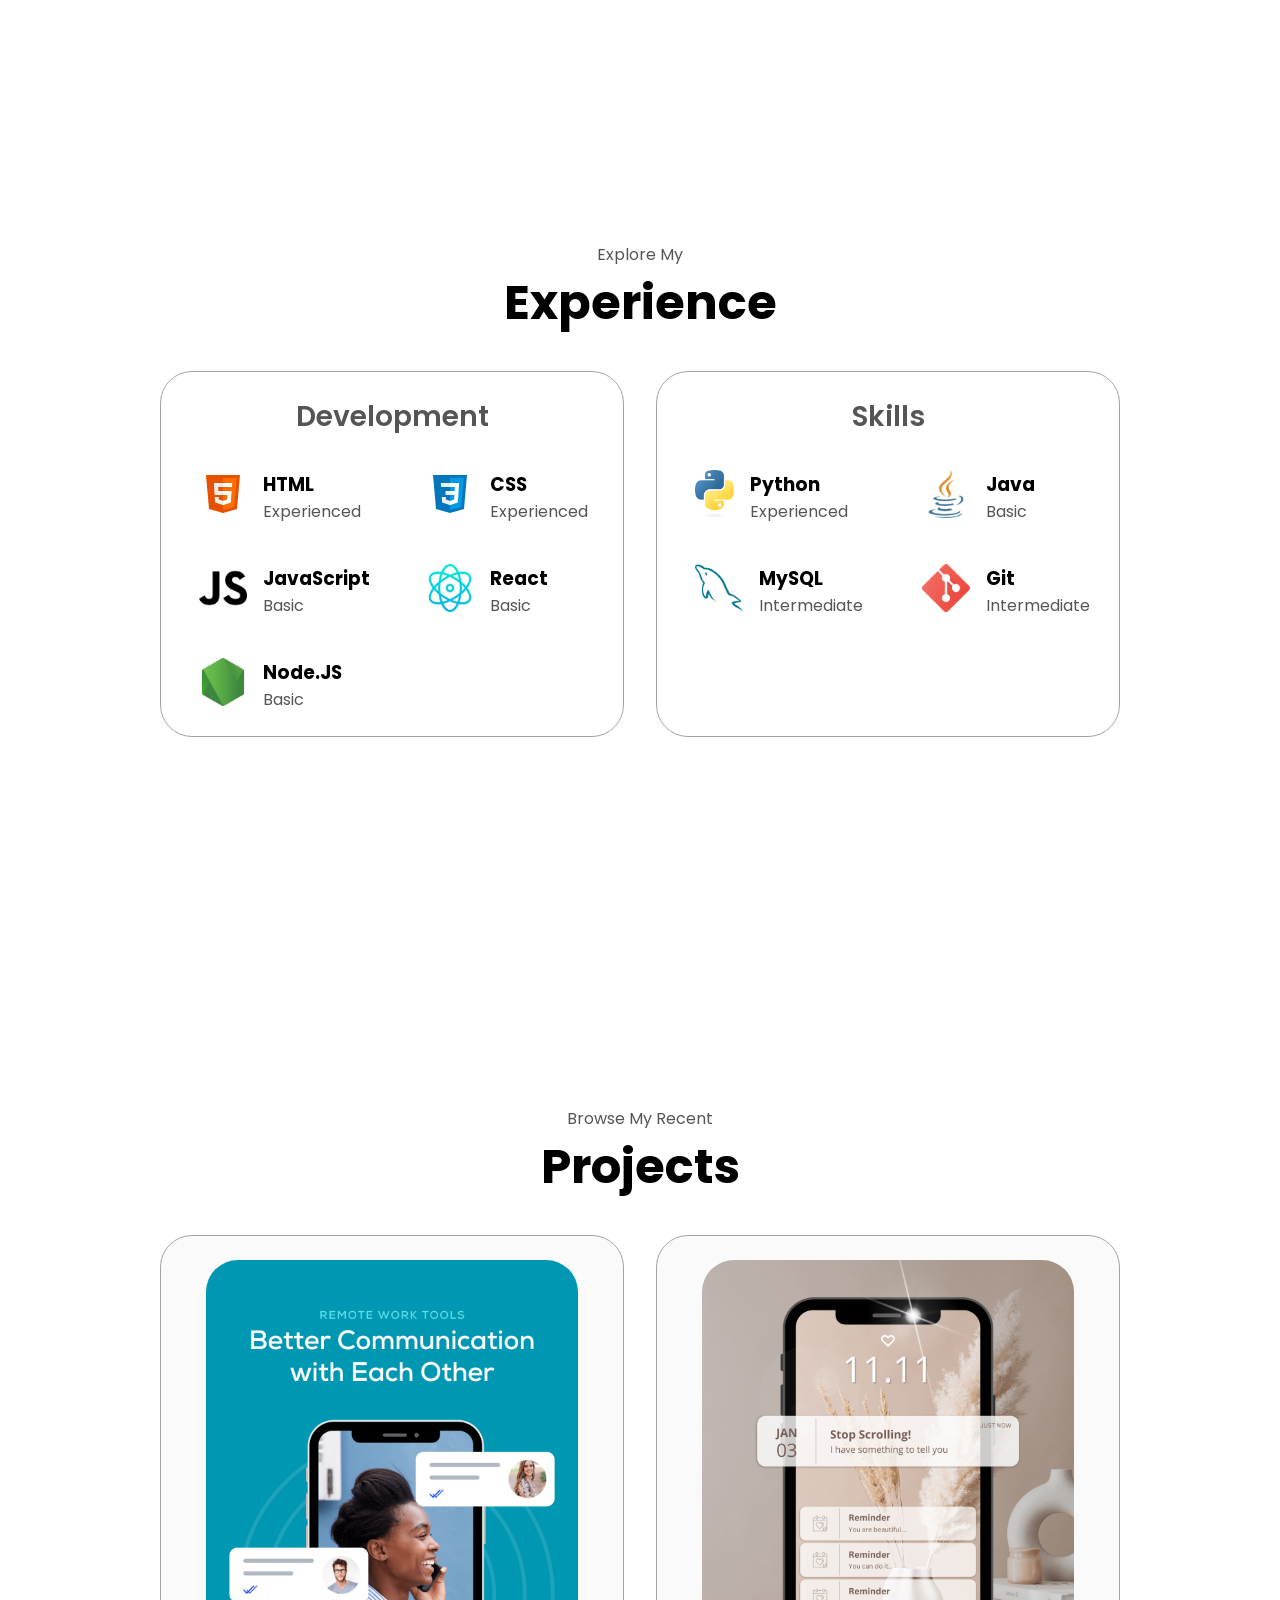
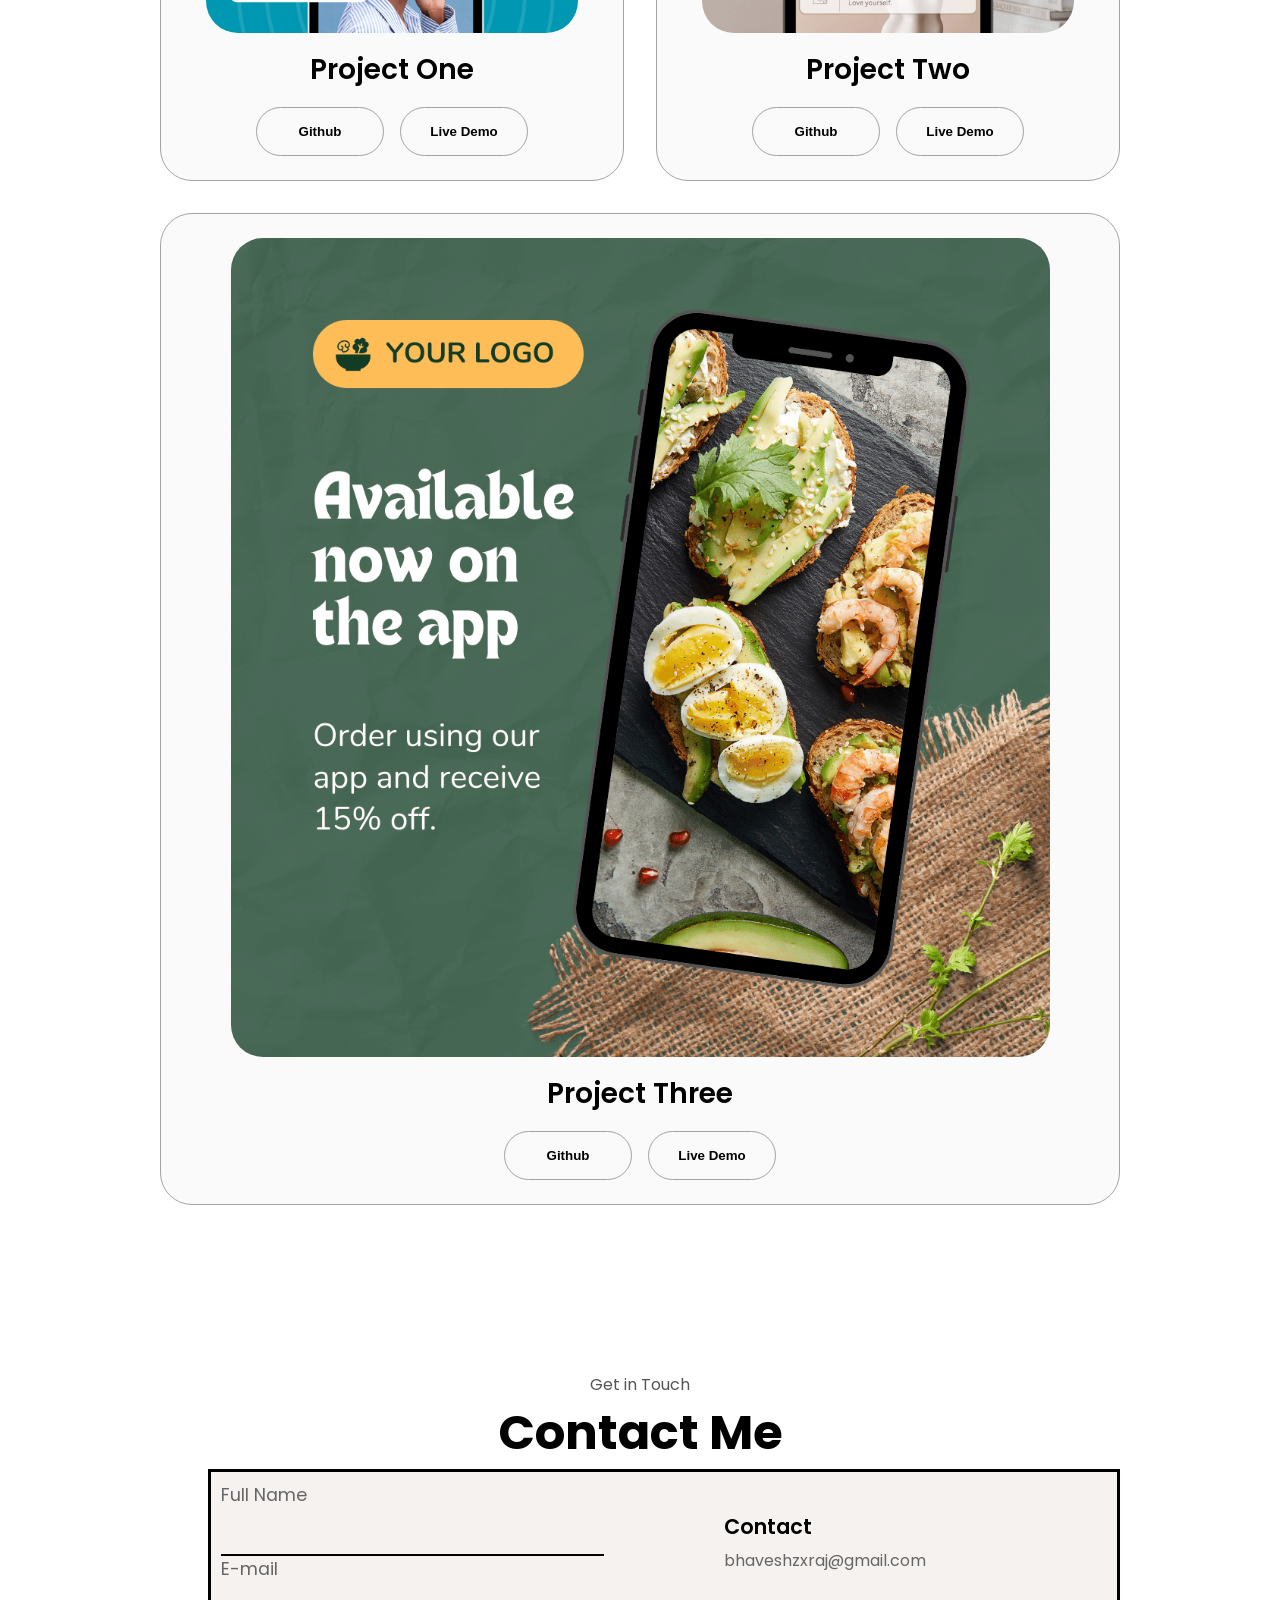
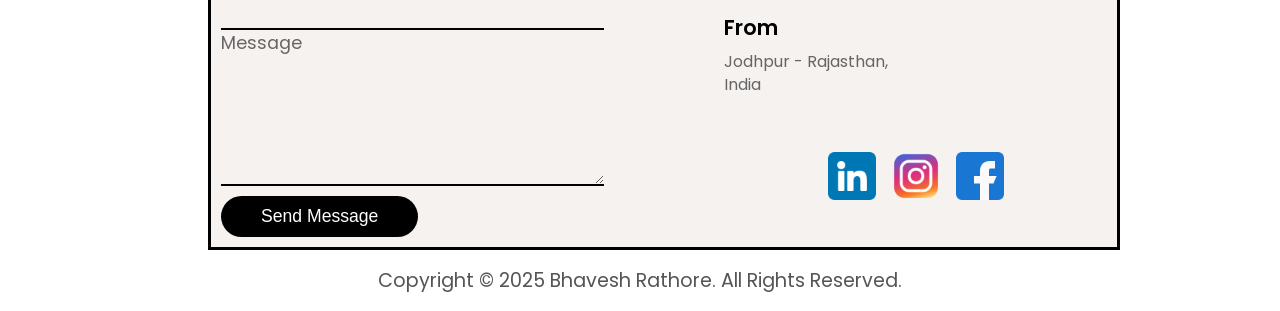
==== commit 3dd4541a: "Update index.html" ====
--- a/index.html
+++ b/index.html
@@ -72,14 +72,14 @@
           </button>
         </div>
         <div id="socials-container">
-          <a href="https://www.linkedin.com/in/bhavesh-rathore-1a83aa2b4/" target="_blank">
+<!--           <a href="https://www.linkedin.com/in/bhavesh-rathore-1a83aa2b4/" target="_blank">
             <img
               src="link2.png"
               alt="LinkedIn profile"
               class="icon"
               
             />
-          </a>
+          </a> -->
           <a href="https://github.com/bhaveshzx" target="_blank">
             <img
               src="git1.png"
@@ -472,4 +472,4 @@
       <p>Copyright &#169; 2025 Bhavesh Rathore. All Rights Reserved.</p>
     </footer>
   </body>
-</html>+</html>
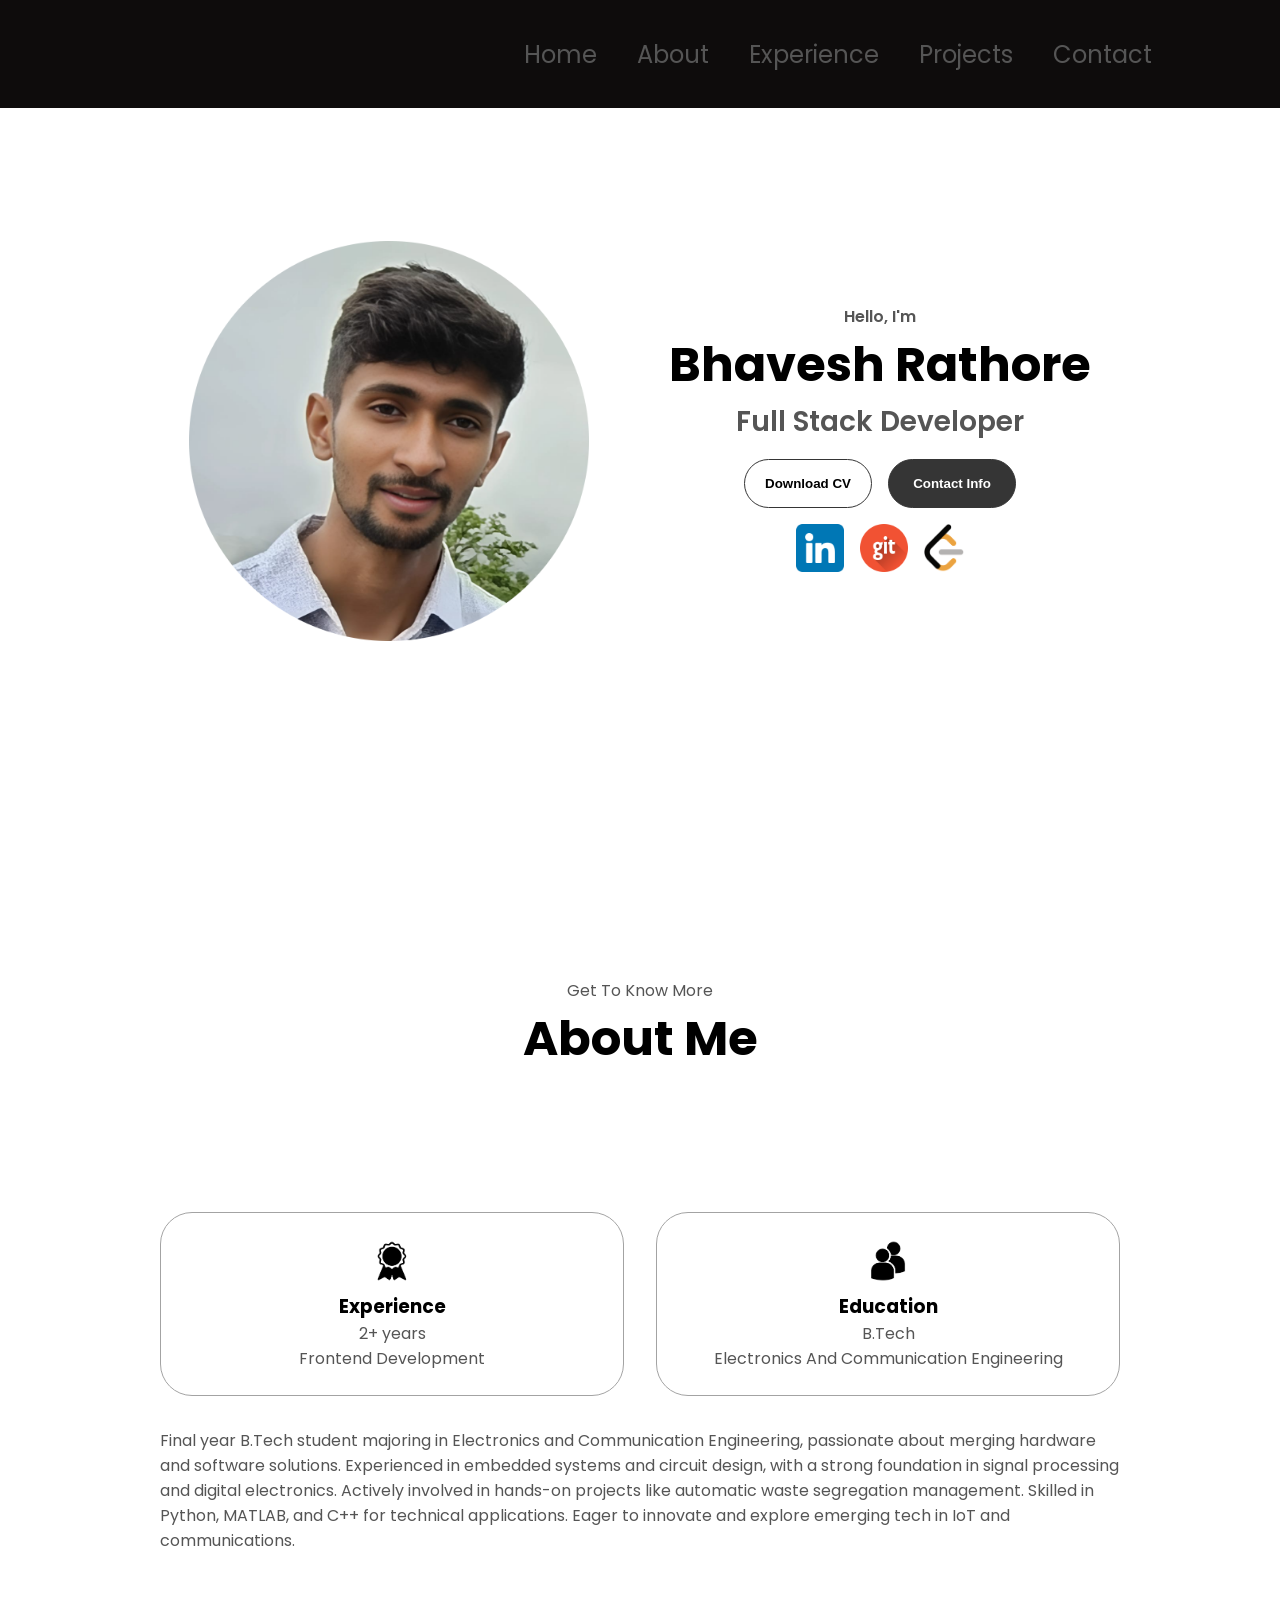
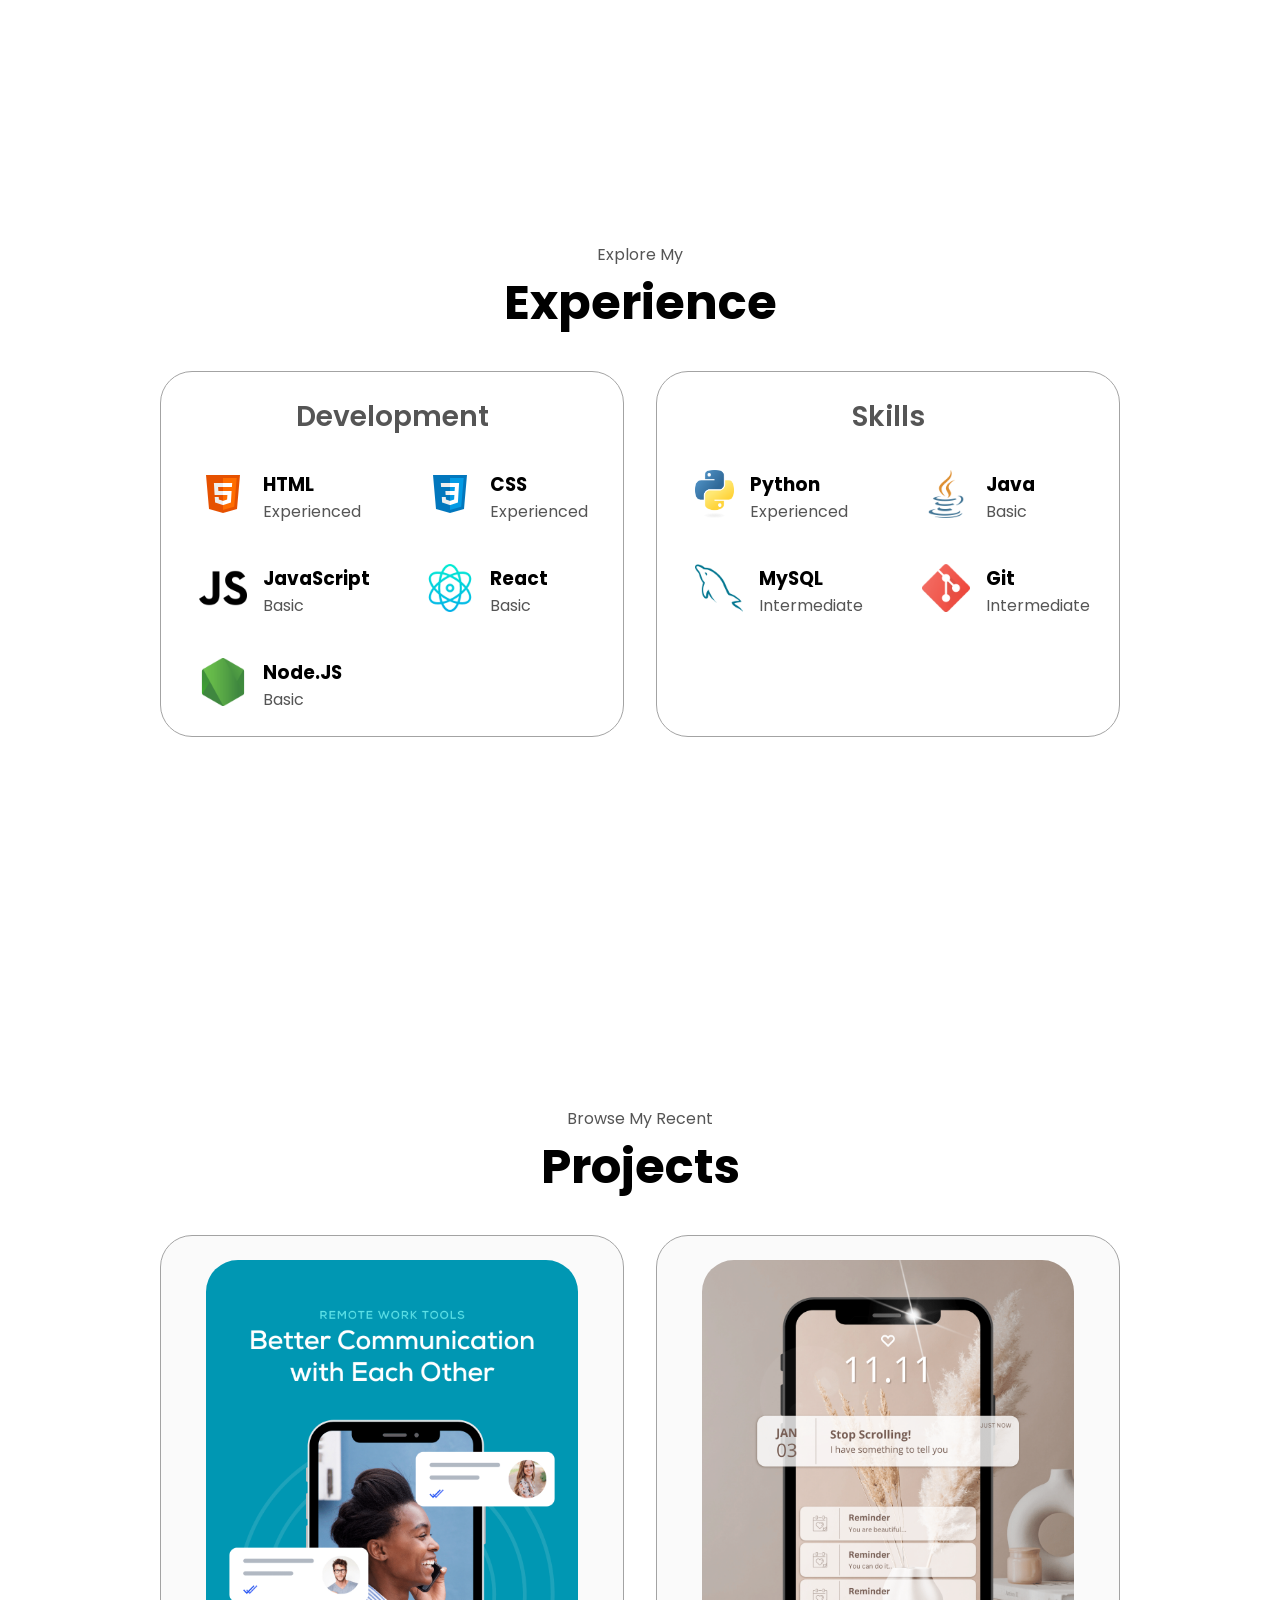
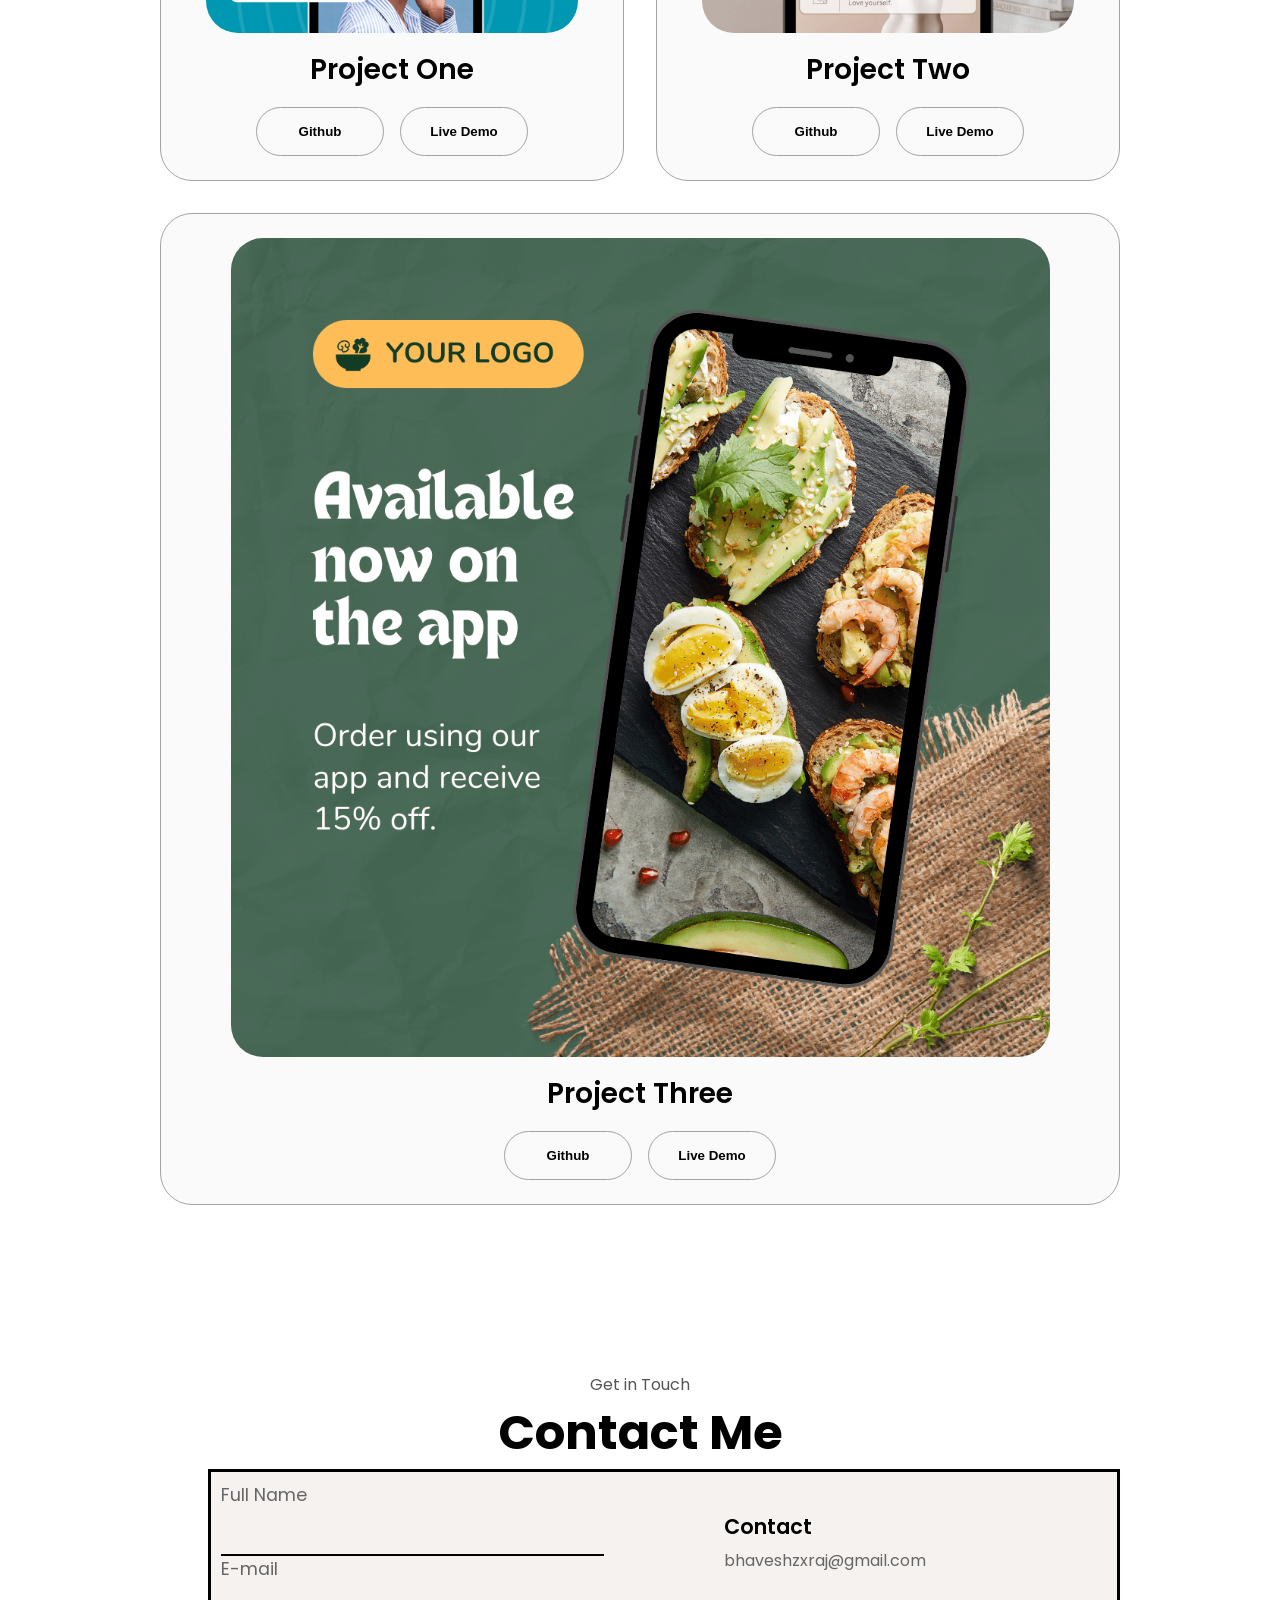
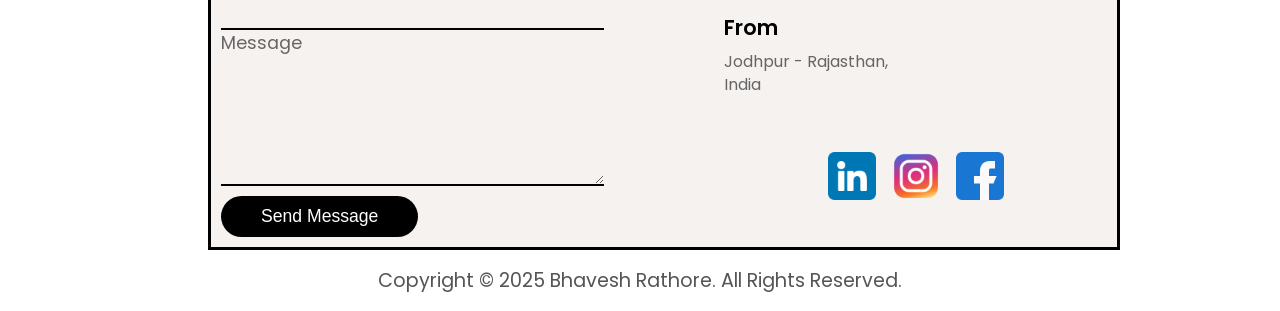
==== commit b5c63dc4: "Update index.html" ====
--- a/index.html
+++ b/index.html
@@ -72,14 +72,14 @@
           </button>
         </div>
         <div id="socials-container">
-<!--           <a href="https://www.linkedin.com/in/bhavesh-rathore-1a83aa2b4/" target="_blank">
+          <a href="https://www.linkedin.com/in/bhavesh-rathore-1a83aa2b4/" target="_blank">
             <img
               src="link2.png"
               alt="LinkedIn profile"
               class="icon"
               
             />
-          </a> -->
+          </a>
           <a href="https://github.com/bhaveshzx" target="_blank">
             <img
               src="git1.png"
